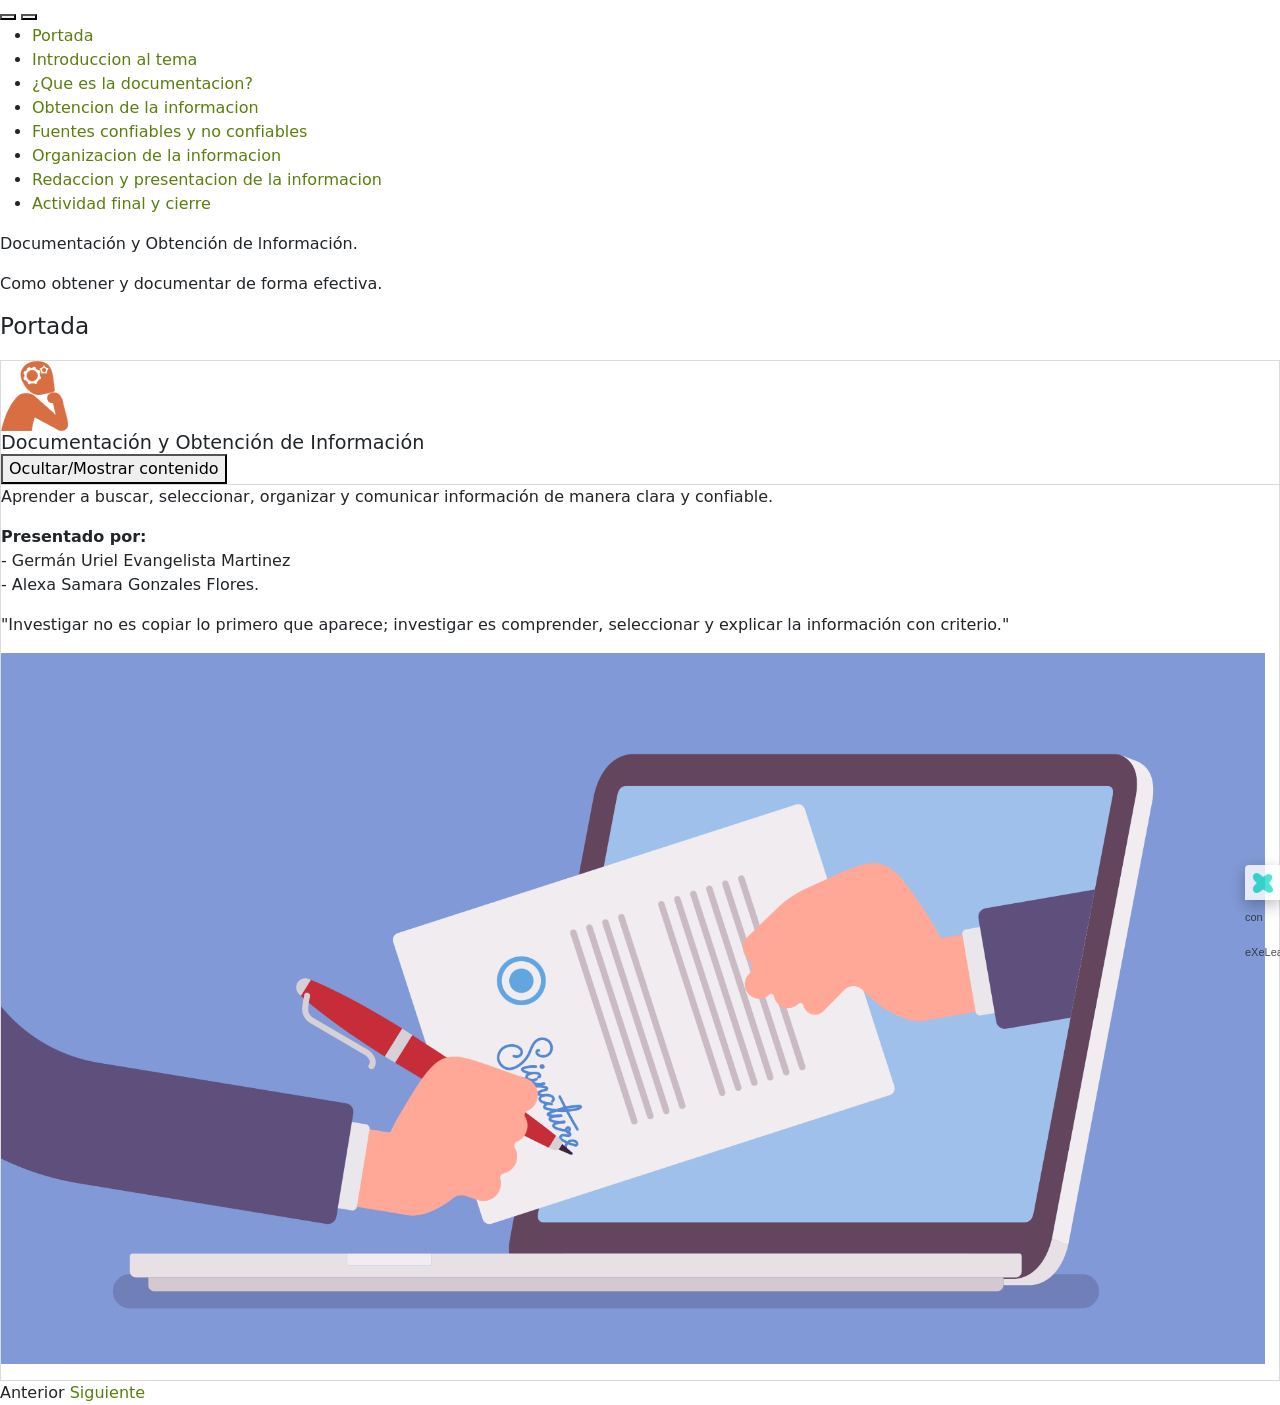
==== index.html @ b22959d7 "first commit" ====
<!DOCTYPE html>
<html lang="es" id="exe-index">
<head>
<meta charset="utf-8">
<meta name="generator" content="eXeLearning v4.0.0">
<meta name="viewport" content="width=device-width, initial-scale=1">
<title>Documentación y Obtención de lnformación. </title>
<link rel="icon" type="image/x-icon" href="libs/favicon.ico">
<meta name="description" content="Explicar la importancia de la documentación y la obtención de información, mostrando cómo identificar fuentes confiables, organizar datos relevantes y transformar la información encontrada en conocimiento útil.">
<script>document.querySelector("html").classList.add("js");</script><script src="libs/jquery/jquery.min.js"> </script><script src="libs/common_i18n.js"> </script><script src="libs/common.js"> </script><script src="libs/exe_export.js"> </script><script src="libs/bootstrap/bootstrap.bundle.min.js"> </script><link rel="stylesheet" href="libs/bootstrap/bootstrap.min.css">
<script src="idevices/text/text.js"></script><link rel="stylesheet" href="idevices/text/text.css">
<link rel="stylesheet" href="content/css/base.css"><script src="theme/style.js"> </script><link rel="stylesheet" href="theme/style.css">
</head>
<body class="exe-export exe-web-site">
<script>document.body.className+=" js"</script>
<div class="exe-content exe-export pre-js siteNav-hidden"><a href="#page-1780616347258-zq22gkp7b" id="skipNav">Skip to content</a> <nav id="siteNav">
<ul>
<li class="active"> <a href="index.html" class="active main-node no-ch">Portada</a>
</li>
<li> <a href="html/introduccion-al-tema.html" class="no-ch">Introduccion al tema</a>
</li>
<li> <a href="html/que-es-la-documentacion.html" class="no-ch">¿Que es la documentacion?</a>
</li>
<li> <a href="html/obtencion-de-la-informacion.html" class="no-ch">Obtencion de la informacion</a>
</li>
<li> <a href="html/fuentes-confiables-y-no-confiables.html" class="no-ch">Fuentes confiables y no confiables</a>
</li>
<li> <a href="html/organizacion-de-la-informacion.html" class="no-ch">Organizacion de la informacion</a>
</li>
<li> <a href="html/redaccion-y-presentacion-de-la-informacion.html" class="no-ch">Redaccion y presentacion de la informacion</a>
</li>
<li> <a href="html/actividad-final-y-cierre.html" class="no-ch">Actividad final y cierre</a>
</li>
</ul>
</nav><main id="page-1780616347258-zq22gkp7b" class="page"> 
<header class="main-header">
<div class="package-header"><p class="package-title">Documentación y Obtención de lnformación. </p>
<p class="package-subtitle">Como obtener y documentar de forma efectiva. </p></div>
<div class="page-header"><h1 class="page-title">Portada</h1></div>
</header><div id="page-content-page-1780616347258-zq22gkp7b" class="page-content">
<article id="block-1780616703748-6l6077iyu" class="box">
<header class="box-head">
<div class="box-icon exe-icon">
<img src="theme/icons/think.png" alt="">
</div>
<h1 class="box-title">Documentación y Obtención de Información</h1>
<button class="box-toggle box-toggle-on" title="Toggle content">
<span>Toggle content</span>
</button></header>
<div class="box-content">
<div id="idevice-1780616703747-2hlag5nor" class="idevice_node text" data-idevice-path="idevices/text/" data-idevice-type="text" data-idevice-component-type="json" data-idevice-json-data="{&quot;ideviceId&quot;:&quot;idevice-1780616703747-2hlag5nor&quot;}">
<div class="exe-text-template">
    <p>Aprender a buscar, seleccionar, organizar y comunicar información de manera clara y confiable.</p>
<p><strong>Presentado por:</strong><br />- Germán Uriel Evangelista Martinez <br />- Alexa Samara Gonzales Flores. </p>
<p>"Investigar no es copiar lo primero que aparece; investigar es comprender, seleccionar y explicar la información con criterio."</p>
</div>
</div><div id="idevice-1780616943599-ci14412fb" class="idevice_node text" data-idevice-path="idevices/text/" data-idevice-type="text" data-idevice-component-type="json" data-idevice-json-data="{&quot;ideviceId&quot;:&quot;idevice-1780616943599-ci14412fb&quot;}">
<div class="exe-text-template">
    <p><img src="content/resources/documentacion-electornica.png" width="1264" height="711" alt="" /></p>
</div>
</div>
</div>
</article>
</div></main><div class="nav-buttons">
<span class="nav-button nav-button-left" aria-hidden="true"><span>Anterior</span></span>
<a href="html/introduccion-al-tema.html" title="Siguiente" class="nav-button nav-button-right"><span>Siguiente</span></a>
</div>
<footer id="siteFooter"><div id="siteFooterContent"></div></footer>
</div>
<p id="made-with-eXe"> <a href="https://exelearning.net/" target="_blank" rel="noopener"> <span>Creado con eXeLearning <span>(nueva ventana)</span></span></a></p>
</body>
</html>
---- idevices/text/text.css ----
/* Text iDevice (export CSS) */
.exe-text-activity > div {
    display: flow-root;
}

.exe-text-activity div.inline {
    display: flex;
}

.exe-text-activity div.inline dt {
    margin: 0 0 0 auto;
}

.exe-text-activity div.inline dd {
    margin-left: 10px;
}

.idevice_node.text .iDevice_buttons.feedback-button {
    margin-bottom: 1em;
}
---- content/css/base.css ----
.exe-content{
  background: #fff;
}

.exe-content .page-title{
  font-size: 1.45em;
}

.exe-content .box{
  margin-top: 20px;
  border: 1px solid #dbdbdb;
}

.exe-content .box-head {
  border-bottom: 1px solid #dbdbdb;
}

.exe-export .no-header .box-head {
  border-bottom: 0;
}

.exe-content .box-head .box-title {
  margin: 0;
  font-size: 1.2em;
}

.exe-content a{
  color: #5a7f0c;
}

.exe-content a:hover,
.exe-content a:focus{
  color: #71a300;
}

.exe-content h2{
  font-size: 1.45em;
}
.exe-content h3{
  font-size: 1.35em;
}
.exe-content h4{
  font-size: 1.25em;
}
.exe-content h5{
  font-size: 1.15em;
}

.exe-content a {
    text-decoration: none
}

.exe-content a:hover,
.exe-content a:focus {
    text-decoration: underline
}

/* Underlined links */
.box-content a {
    text-decoration: underline;
}
.box-content a:hover {
    text-decoration: none;
}
.box-content a:focus {
    text-decoration: underline;
}

@media print {
    .external-iframe-src {
        display: block !important;
        margin: 2em 0;
        font-size: .95em;
        text-align: center
    }

    #made-with-eXe {
        display: none
    }
}

.external-iframe {
    border: 0
}

.pre-code {
    background: #112C4A;
    color: #E7ECF1;
    font-family: Monaco, Courier, monospace;
    border-radius: 9px;
    font-size: 12px;
    margin: 2em 1em;
    overflow: auto;
    padding: 20px
}

.exe-dl {
    margin-bottom: 2em;
    margin-left: 1.5em
}

.exe-dl dt {
    font-weight: bold
}

.exe-dl dd {
    margin: 1em 1.5em
}

.js .exe-dl dt {
    margin: 1.2em 0 0 0
}

.exe-dl dt a {
    text-decoration: underline
}

.exe-dl .icon {
    font-family: Arial, sans-serif;
    display: block;
    width: 20px;
    height: 20px;
    font-size: 16px;
    margin-right: 1em;
    line-height: 20px;
    text-align: center;
    float: left;
    border-radius: 2px;
    position: relative
}

@media all and (min-width: 1px) {
    .exe-dl dt a {
        align-items: center;
        display: flex;
        text-decoration: none
    }

    .exe-dl .icon {
        height: 18px;
        line-height: 18px;
        width: 18px;
        padding: 1px;
        font: 18px monospace;
        font-weight: bold;
        display: flex;
        justify-content: center;
        align-items: center
    }
}

.exe-dl-toggler {
    height: 20px;
    margin: 1.5em
}

.exe-dl-toggler a {
    margin-left: 0;
    font-weight: bold
}

.js .exe-dl dd {
    display: none;
    padding-left: 0;
    margin: 1em 1em 1em 37px
}

/* Math */
.exe-math {
    display: block;
    margin: 2em 0
}

.exe-math,
.MathJax_Display {
    text-align: left !important
}

.exe-math.position-center,
.position-center .MathJax_Display,
[style*="text-align: center"] .MathJax_Display {
    text-align: center !important
}

.exe-math.position-right,
.position-right .MathJax_Display,
[style*="text-align: right"] .MathJax_Display {
    text-align: right !important
}

.js .show-image .exe-math-code,
.js .show-code .exe-math-img {
    display: none
}

.exe-math-links {
    font-size: .85em
}

.exe-math-inline {
    display: inline;
    margin: 0 .1em !important
}

/* TinyMCE: Images and media */
.exe-figure {
    margin: 2em 0;
    max-width: 100%
}

.position-center {
    margin: 2em auto
}

.position-right {
    margin: 2em 0 2em auto
}

.float-left {
    float: left;
    margin: .5em 1.5em 1em 0
}

.float-right {
    float: right;
    margin: .5em 0 1em 2em
}

.figcaption {
    padding-top: .2em
}

.figcaption.header {
    padding-top: 0;
    padding-bottom: .2em
}

/* TinyMCE templates */
.exe-layout-2-cols,
.exe-layout-3-cols {
    width: 100%
}

.exe-col{
    box-sizing: content-box;
}

.exe-layout-2-cols .exe-col {
    float: left;
    width: 49%
}

.exe-layout-2-cols .exe-col-1 {
    padding-right: 1%
}

.exe-layout-2-cols .exe-col-2 {
    padding-left: 1%
}

.exe-layout-2-30-70 .exe-col {
    width: 69%
}

.exe-layout-2-30-70 .exe-col-1 {
    width: 29%
}

.exe-layout-2-70-30 .exe-col {
    width: 29%
}

.exe-layout-2-70-30 .exe-col-1 {
    width: 69%
}

.exe-layout-3-cols .exe-col {
    float: left;
    width: 32%
}

.exe-layout-3-cols .exe-col-1,
.exe-layout-3-cols .exe-col-2 {
    padding-right: 2%
}

pre.mermaid {
    margin: 1.5em 0;
    text-align: center;
    width: 100%;
    min-width: 200px;
}

/* Blocks */
.exe-block-warning {
    background: #FCF8E3;
    color: #796034;
    border: 1px solid #FAEBCC;
    padding: 0 1em;
    border-radius: 4px
}

p.exe-block-warning {
    padding: 1em
}

.exe-block-alert {
    background: #ffc;
    color: #855000;
    border: 1px solid #FFF099;
    padding: 0 1em;
    border-radius: 4px
}

p.exe-block-alert {
    padding: 1em
}

.exe-block-danger {
    background: #FEF0EF;
    color: #973C3B;
    border: 1px solid #F3DADD;
    padding: 0 1em;
    border-radius: 4px
}

p.exe-block-danger {
    padding: 1em
}

.exe-block-info {
    background: #E1F1F9;
    color: #2B627D;
    border: 1px solid #C9EDF4;
    padding: 0 1em;
    border-radius: 4px
}

p.exe-block-info {
    padding: 1em
}

.exe-block-success {
    background: #E5F3E0;
    color: #336634;
    border: 1px solid #DEEDD1;
    padding: 0 1em;
    border-radius: 4px
}

p.exe-block-success {
    padding: 1em
}

.exe-content .exe-block-warning a,
.exe-content .exe-block-warning a:hover,
.exe-content .exe-block-warning a:focus {
    color: #4F360A
}

.exe-content .exe-block-alert a,
.exe-content .exe-block-alert a:hover,
.exe-content .exe-block-alert a:focus {
    color: #5B2600
}

.exe-content .exe-block-danger a,
.exe-content .exe-block-danger a:hover,
.exe-content .exe-block-danger a:focus {
    color: #6D1211
}

.exe-content .exe-block-info a,
.exe-content .exe-block-info a:hover,
.exe-content .exe-block-info a:focus {
    color: #063853
}

.exe-content .exe-block-success a,
.exe-content .exe-block-success a:hover,
.exe-content .exe-block-success a:focus {
    color: #093C0A
}

div.exe-block-warning,
div.exe-block-alert,
div.exe-block-danger,
div.exe-block-info,
div.exe-block-success {
    margin: 1em 0
}

/* RTL support */
body [dir='rtl'] {
    text-align: start
}

/* Autoclear */
.exe-content .idevice_body,
.exe-clear {
    overflow: auto
}

/* JavaScript on/offf */
.js-hidden {
    display: none;
}

.exe-hidden,
.js-required,
.js .js-hidden,
.exe-mindmap-code {
    display: none
}

.js .js-required {
    display: block
}

.box-toggle {
    display: none;
}

.js .box-toggle {
    display: inline-block;
}

.sr-av,
.js .js-sr-av,
.exe-hidden-accessible,
.js .exe-tooltip-text {
    position: absolute;
    overflow: hidden;
    clip: rect(0 0 0 0);
    clip: rect(0, 0, 0, 0);
    height: 0
}

/* Tables */
.exe-table {
    margin: 2em auto;
    max-width: 100%;
    border: 1px solid #CCC;
    border-collapse: collapse;
    border-spacing: 0
}

.exe-table tr {
    background: #fff
}

.exe-table caption {
    padding: .5em 0;
    text-align: center;
    font-style: italic;
    caption-side: top;
}

.exe-table td,
.exe-table th {
    border: 1px solid #CCC;
    margin: 0;
    padding: 0.5em 1em
}

.exe-table thead {
    background: #ddd;
    color: #000;
    text-align: left
}

.exe-table tr:nth-child(2n-1) td,
.exe-table tbody tr:nth-child(2n-1) th {
    background: #F4F4F4
}

.exe-table tbody tr:nth-child(2n) th {
    background: #F4F4F4
}

.exe-table tbody tr:nth-child(2n-1) th {
    background: #E4E4E4
}

.exe-table thead+tbody tr:nth-child(2n) th {
    background: #fff
}

.exe-table thead+tbody tr:nth-child(2n-1) th {
    background: #F4F4F4
}

.exe-table-minimalist {
    margin: 2em auto;
    border-collapse: collapse
}

.exe-table-minimalist tr {
    background: #fff
}

.exe-table-minimalist thead th {
    color: #000;
    padding: .6em 1.5em .6em .8em;
    border-bottom: 2px solid #CCC;
    text-align: left
}

.exe-table-minimalist td,
.exe-table-minimalist tbody th {
    border-bottom: 1px solid #ccc;
    color: #555;
    padding: .5em 1.5em .5em .8em
}

.exe-table-minimalist tbody tr:hover td,
.exe-table-minimalist tbody tr:hover th {
    color: #222
}

.exe-table-minimalist tr:nth-child(2n-1) td,
.exe-table-minimalist tbody tr:nth-child(2n-1) th {
    background: #F9F9F9
}

.exe-table-minimalist caption {
    text-align: center;
    font-style: italic;
    border-bottom: 2px solid #CCC;
    padding: .6em 0
}

/* Responsive tables */
.exe-table-responsive {
    display: block;
    overflow-x: auto;
    border: none
}

.exe-table-responsive,
.exe-table-responsive th,
.exe-table-responsive tr,
.exe-table-responsive td {
    width: auto !important
}

/* Tooltips */
body .qtip {
    font-size: .85em;
    line-height: 1.5em
}

.qtip .exe-tooltip-text {
    position: relative;
    overflow: auto;
    clip: auto;
    height: auto
}

/* Structured lists */
ol.auto-numbered {
    counter-reset: item
}

.auto-numbered ol {
    counter-reset: item
}

.auto-numbered li {
    display: block
}

.auto-numbered li:before {
    content: counters(item, ".") ".- ";
    counter-increment: item
}

/* Blockquote + Cite */
.exe-quote-cite cite {
    display: block;
    text-align: right;
    margin-top: -.5em
}

/* File information */
.exe-link-data {
    font-size: .8em;
    margin: 0 .2em
}

.exe-link-data abbr {
    cursor: help
}

/* Quote With Authorship */
.styled-qc {
    font-family: Georgia, serif;
    font-style: italic;
    margin: 1.5em 2.5em;
    padding: 0.25em 3.5em;
    position: relative
}

.styled-qc:before {
    display: block;
    content: "\201C";
    font-size: 5em;
    position: absolute;
    left: 0;
    top: -20px
}

/* Responsive design */
iframe,
object,
embed {
    max-width: 100%
}

img,
video {
    max-width: 100%;
    height: auto
}

@media all and (max-width: 992px) {
    .exe-layout-3-cols .exe-col {
        float: none;
        width: 100%;
        padding: 0
    }

    .exe-layout-3-cols .exe-col .exe-figure {
        margin: 2em auto
    }
}

@media all and (max-width: 780px) {
    .styled-qc {
        margin: 1.5em .5em
    }

    .exe-layout-2-cols .exe-col {
        float: none;
        width: 100%;
        padding: 0
    }

    .exe-layout-2-cols .exe-col .exe-figure {
        margin: 2em auto
    }
}

/* Made with eXeLearning */
#made-with-eXe {
    margin: 0;
    position: fixed;
    bottom: 0;
    right: 0
}

#made-with-eXe a {
    text-decoration: none;
    box-shadow: rgba(0, 0, 0, 0.35) 0px 5px 15px;
    border-top-left-radius: 4px;
    color: #222;
    font-size: 11px;
    font-family: Arial, sans-serif;
    line-height: 35px;
    width: 35px;
    height: 35px;
    background: #fff url(../img/exe_powered_logo.png) no-repeat 3px 50%;
    display: block;
    background-size: auto 20px;
    text-decoration: none;
    transition: .5s;
    opacity: .8
}

#made-with-eXe span {
    padding-left: 35px;
    padding-right: 5px
}

#made-with-eXe span span {
    position: absolute;
    overflow: hidden;
    clip: rect(0 0 0 0);
    clip: rect(0, 0, 0, 0);
    height: 0
}

#made-with-eXe a:hover {
    width: auto;
    padding: 0 5px;
    background-position: 5px 50%;
    opacity: 1
}

/* Search bar */
#exe-client-search-reset {
    display: none;
}
#exe-client-search-reset.visible {
    display: inline;
}
.exe-client-search-result{
    padding:0;
    background-color: #FFF3A0;
    color: #1A1A1A;
}

/* Box toggler */
.exe-export article.minimized .box-content{
    display: none;
}

/* BOX no visible */
.exe-export article.novisible.box{
    display: none  !important;
}

/* iDevice no visible */
.exe-export article.box .idevice_node.novisible{
    display: none  !important;
}

/* Teacher mode */
html:not(.mode-teacher) .js .teacher-only {
    display: none !important;
}

/* ========================================
   Architecture v3.1 - Common Theme Overrides
   ========================================
   These rules support the new HTML structure and
   load BEFORE theme-specific styles.
   ======================================== */

/* Navigation: Hide nested sections by default, show active paths */
#siteNav .other-section {
    display: none;
}
#siteNav li.active > .other-section,
#siteNav li.current-page-parent > .other-section {
    display: block;
}

/* Site footer extra section */
#siteFooterExtra {
    margin-bottom: 2em;
    color: #555;
    font-size: 0.95em;
}

/* Skip navigation link */
#skipNav {
    position: fixed;
    top: -50px;
    left: 50%;
    transform: translateX(-50%);
    background-color: #000;
    color: #fff;
    text-align: center;
    font-weight: bold;
    font-size: 0.95em;
    text-decoration: underline;
    padding: 0.5em 1em;
    z-index: 1000;
    display: inline-block;
    box-shadow: 0 2px 5px rgba(0,0,0,0.3);
    outline: 3px solid #fff;
    outline-offset: -3px;
    transition: top 0.3s ease, opacity 0.3s ease;
}

#skipNav:focus {
    top: 5px;
}

/* Print styles for header elements */
@media print {
    body #header,
    body #emptyHeader,
    body #nodeDecoration {
        height: auto !important;
        min-height: 0;
        border: none;
        padding: 0;
    }
    body #headerContent {
        padding-top: 40px;
    }
}
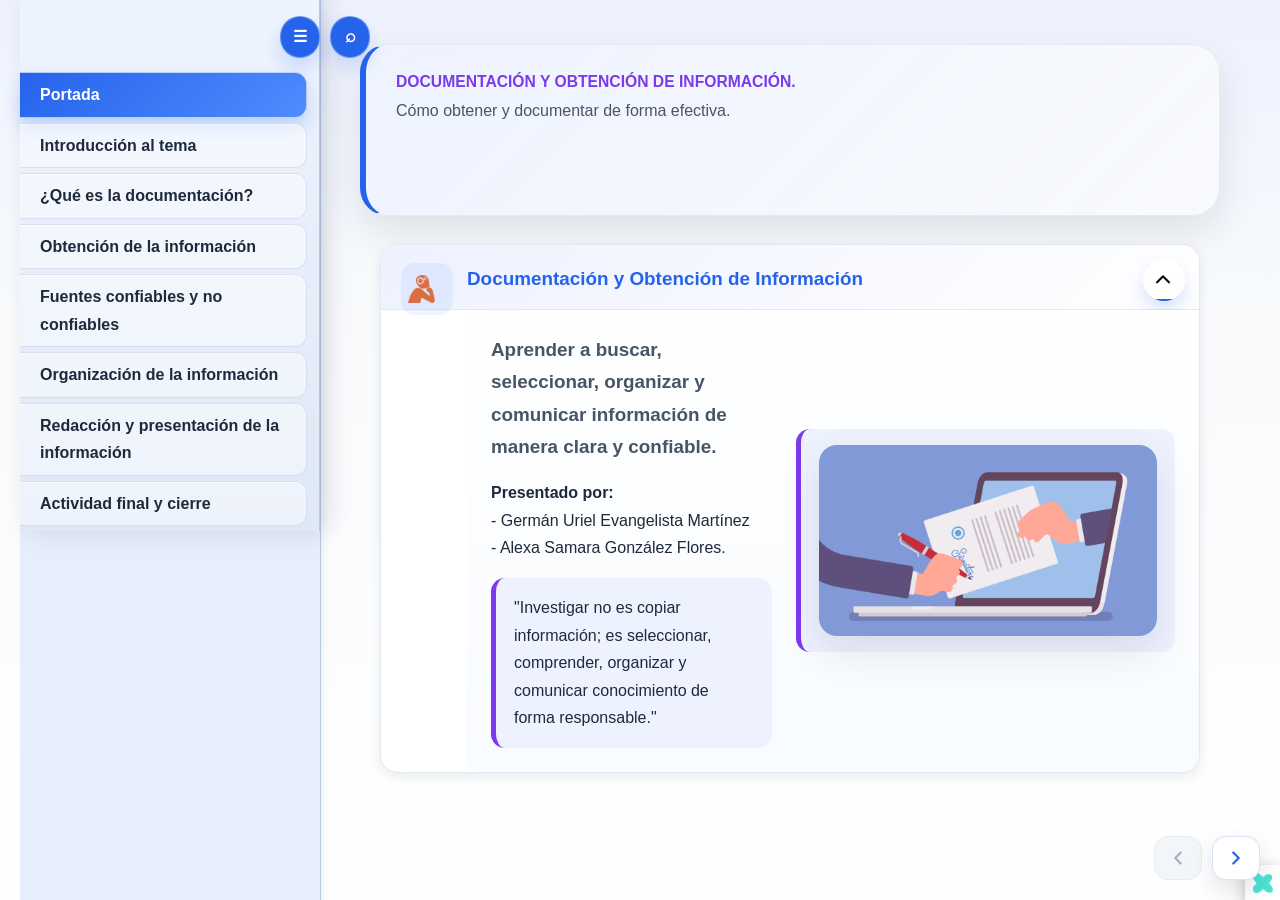
==== commit 8f1075ec: "modificaciones" ====
--- a/index.html
+++ b/index.html
@@ -4,7 +4,7 @@
 <meta charset="utf-8">
 <meta name="generator" content="eXeLearning v4.0.0">
 <meta name="viewport" content="width=device-width, initial-scale=1">
-<title>Documentación y Obtención de lnformación. </title>
+<title>Documentación y Obtención de Información. </title>
 <link rel="icon" type="image/x-icon" href="libs/favicon.ico">
 <meta name="description" content="Explicar la importancia de la documentación y la obtención de información, mostrando cómo identificar fuentes confiables, organizar datos relevantes y transformar la información encontrada en conocimiento útil.">
 <script>document.querySelector("html").classList.add("js");</script><script src="libs/jquery/jquery.min.js"> </script><script src="libs/common_i18n.js"> </script><script src="libs/common.js"> </script><script src="libs/exe_export.js"> </script><script src="libs/bootstrap/bootstrap.bundle.min.js"> </script><link rel="stylesheet" href="libs/bootstrap/bootstrap.min.css">
@@ -17,25 +17,25 @@
 <ul>
 <li class="active"> <a href="index.html" class="active main-node no-ch">Portada</a>
 </li>
-<li> <a href="html/introduccion-al-tema.html" class="no-ch">Introduccion al tema</a>
+<li> <a href="html/introduccion-al-tema.html" class="no-ch">Introducción al tema</a>
 </li>
-<li> <a href="html/que-es-la-documentacion.html" class="no-ch">¿Que es la documentacion?</a>
+<li> <a href="html/que-es-la-documentacion.html" class="no-ch">¿Qué es la documentación?</a>
 </li>
-<li> <a href="html/obtencion-de-la-informacion.html" class="no-ch">Obtencion de la informacion</a>
+<li> <a href="html/obtencion-de-la-informacion.html" class="no-ch">Obtención de la información</a>
 </li>
 <li> <a href="html/fuentes-confiables-y-no-confiables.html" class="no-ch">Fuentes confiables y no confiables</a>
 </li>
-<li> <a href="html/organizacion-de-la-informacion.html" class="no-ch">Organizacion de la informacion</a>
+<li> <a href="html/organizacion-de-la-informacion.html" class="no-ch">Organización de la información</a>
 </li>
-<li> <a href="html/redaccion-y-presentacion-de-la-informacion.html" class="no-ch">Redaccion y presentacion de la informacion</a>
+<li> <a href="html/redaccion-y-presentacion-de-la-informacion.html" class="no-ch">Redacción y presentación de la información</a>
 </li>
 <li> <a href="html/actividad-final-y-cierre.html" class="no-ch">Actividad final y cierre</a>
 </li>
 </ul>
 </nav><main id="page-1780616347258-zq22gkp7b" class="page"> 
 <header class="main-header">
-<div class="package-header"><p class="package-title">Documentación y Obtención de lnformación. </p>
-<p class="package-subtitle">Como obtener y documentar de forma efectiva. </p></div>
+<div class="package-header"><p class="package-title">Documentación y Obtención de Información. </p>
+<p class="package-subtitle">Cómo obtener y documentar de forma efectiva. </p></div>
 <div class="page-header"><h1 class="page-title">Portada</h1></div>
 </header><div id="page-content-page-1780616347258-zq22gkp7b" class="page-content">
 <article id="block-1780616703748-6l6077iyu" class="box">
@@ -51,12 +51,12 @@
 <div id="idevice-1780616703747-2hlag5nor" class="idevice_node text" data-idevice-path="idevices/text/" data-idevice-type="text" data-idevice-component-type="json" data-idevice-json-data="{&quot;ideviceId&quot;:&quot;idevice-1780616703747-2hlag5nor&quot;}">
 <div class="exe-text-template">
     <p>Aprender a buscar, seleccionar, organizar y comunicar información de manera clara y confiable.</p>
-<p><strong>Presentado por:</strong><br />- Germán Uriel Evangelista Martinez <br />- Alexa Samara Gonzales Flores. </p>
-<p>"Investigar no es copiar lo primero que aparece; investigar es comprender, seleccionar y explicar la información con criterio."</p>
+<p><strong>Presentado por:</strong><br />- Germán Uriel Evangelista Martínez<br />- Alexa Samara González Flores.</p>
+<p>"Investigar no es copiar información; es seleccionar, comprender, organizar y comunicar conocimiento de forma responsable."</p>
 </div>
 </div><div id="idevice-1780616943599-ci14412fb" class="idevice_node text" data-idevice-path="idevices/text/" data-idevice-type="text" data-idevice-component-type="json" data-idevice-json-data="{&quot;ideviceId&quot;:&quot;idevice-1780616943599-ci14412fb&quot;}">
 <div class="exe-text-template">
-    <p><img src="content/resources/documentacion-electornica.png" width="1264" height="711" alt="" /></p>
+    <p><img src="content/resources/documentacion-electornica.png" width="1264" height="711" alt="Ilustración de documentación digital y obtención de información" /></p>
 </div>
 </div>
 </div>
@@ -69,4 +69,4 @@
 </div>
 <p id="made-with-eXe"> <a href="https://exelearning.net/" target="_blank" rel="noopener"> <span>Creado con eXeLearning <span>(nueva ventana)</span></span></a></p>
 </body>
-</html>+</html>
--- a/theme/style.css
+++ b/theme/style.css
@@ -0,0 +1,1883 @@
+/* Default style (to review) */
+
+body.exe-export {
+    padding: 1em 0;
+}
+
+body.exe-web-site {
+    padding: 0;
+}
+
+.exe-content a {
+    color: #d76b4a;
+}
+
+.exe-content a:hover,
+.exe-content a:focus {
+    color: #993d28;
+}
+
+#node-content-container.exe-content #node-content {
+    padding-top: 20px;
+    padding-bottom: 20px;
+    max-width: 1280px;
+    margin: 0 auto;
+    display: block;
+}
+
+.exe-content {
+    color: #333;
+    background-color: #fff;
+}
+
+.js .exe-export .exe-content {
+    min-height: 100vh;
+}
+
+/* iframe */
+.js .in-iframe .exe-content {
+    min-height: 0;
+}
+
+.exe-content .package-title {
+    font-size: 1.25rem;
+    font-weight: 300;
+    margin-bottom: .4em;
+    line-height: 1.2em;
+}
+
+.exe-content .page-title {
+    color: #078e8e;
+    font-size: 1.7rem;
+    text-align: left;
+}
+
+.exe-single-page .package-header .package-title {
+    color: #333;
+    font-size: 1.25rem;
+    font-weight: 300;
+    text-align: left;
+    margin-bottom: 2em;
+}
+
+.exe-single-page .package-node {
+    margin-bottom: 3.5em;
+}
+
+.exe-single-page .package-subtitle {
+    top: -2.1em;
+}
+
+.exe-single-page main.page>section {
+    min-height: 4em;
+}
+
+.exe-content .box {
+    margin: 20px 0;
+    border: none;
+    background-color: #fff;
+}
+
+.exe-web-site .exe-content .box {
+    margin: 40px 0;
+}
+
+.exe-content .box-head {
+    border-bottom: 0;
+}
+
+#node-content-container .box-content {
+    background: #FCFCFC;
+    border: 1px solid #ECECEC;
+    padding: 10px;
+    border-radius: 8px;
+}
+
+article.box.idevice-element-in-content[mode="export"] .idevice_node {
+    background: none;
+}
+
+#node-content-container.exe-content .box.hidden-idevices {
+    border-style: solid;
+}
+
+.exe-content .box header {
+    min-height: 60px;
+}
+
+.exe-content .box-title {
+    color: #054d4d;
+    font-size: 1.5rem;
+}
+
+.exe-content .box-head .exe-icon {
+    float: left;
+}
+
+.exe-web-site .page-content,
+#exe-client-search,
+.exe-web-site main>header,
+.exe-web-site #siteFooterContent,
+.exe-export .exe-content {
+    max-width: 1280px;
+    padding: 0 20px;
+    margin: 0 auto;
+}
+
+.exe-web-site .exe-content {
+    max-width: none;
+    padding: 0;
+}
+
+.exe-export main {
+    padding-top: 1.5em;
+}
+
+.exe-web-site main {
+    padding-top: 4.5em;
+}
+
+/* siteNav */
+#siteNav {
+    float: left;
+    background: #f6f6f6;
+    width: 300px;
+    padding-top: 66px;
+    padding-left: 8px;
+}
+
+.exe-web-site .exe-content {
+    box-shadow:
+        inset 300px 0 0 0 #f6f6f6,
+        inset 301px 0 0 0 #f0f0f0;
+}
+
+/* False left column in iframe */
+html.js .in-iframe.exe-web-site::after {
+    content: "";
+    position: absolute;
+    top: 0;
+    left: 0;
+    width: 301px;
+    /* fake column width */
+    height: 100%;
+    background: #f6f6f6;
+    /* simulate border-right */
+    box-shadow: inset -1px 0 0 0 #f0f0f0;
+    pointer-events: none;
+    z-index: -1;
+}
+
+/* No false left column when the menu is hidden */
+body.siteNav-off::after {
+    display: none;
+}
+
+#siteFooter {
+    margin-bottom: 2em;
+    color: #555;
+    font-size: 0.95em;
+}
+
+#siteNav .other-section {
+    display: none;
+}
+
+#sidebar-nav.fixed {
+    position: fixed;
+}
+
+body.siteNav-off #siteNav {
+    display: none;
+}
+
+body.siteNav-off .exe-content {
+    box-shadow: none;
+}
+
+.exe-web-site main.page {
+    padding-top: 4.5em;
+    padding-left: 320px;
+    padding-right: 20px;
+}
+
+.exe-web-site #siteFooter {
+    padding: 20px 20px 20px 320px;
+}
+
+body.siteNav-off main.page,
+body.siteNav-off #siteFooter {
+    padding-left: 20px;
+}
+
+#siteNav ul {
+    margin: 0;
+    padding: 0;
+    list-style: none;
+}
+
+#siteNav ul ul {
+    margin-top: 5px;
+}
+
+#siteNav li {
+    margin: 0 0 5px 0;
+    padding: 0;
+    list-style: none;
+}
+
+#siteNav a {
+    color: #000;
+    display: block;
+    padding: 8px 15px;
+    border-radius: 8px;
+    max-width: 280px;
+    transition: background-color 0.5s ease;
+}
+
+#siteNav a.active {
+    background: #fff;
+    color: #d76b4a;
+}
+
+#siteNav a.highlighted-link {
+    color: #d76b4a;
+    background: #ededed;
+}
+
+#siteNav a.highlighted-link:hover,
+#siteNav a.highlighted-link:focus {
+    background: #fff;
+}
+
+#siteNav a:hover {
+    background: #f2f2f2;
+    text-decoration: none;
+}
+
+#siteNav ul ul a {
+    padding-left: 35px;
+    font-size: 0.95em;
+}
+
+#siteNav ul ul ul a {
+    padding-left: 55px;
+    font-size: 0.9em;
+}
+
+#siteNav ul ul ul ul a {
+    padding-left: 75px;
+}
+
+/* pagination */
+.nav-buttons .nav-button,
+button.toggler {
+    position: fixed;
+    top: 10px;
+    left: 15px;
+    display: block;
+    width: 40px;
+    height: 40px;
+    background: #078e8e url(img/icons.png) no-repeat 0 0;
+    background-size: auto 40px;
+    border-radius: 50%;
+    z-index: 999;
+    border: 0;
+    transition: background-color 0.5s ease;
+}
+
+.nav-buttons span.nav-button {
+    cursor: not-allowed;
+    background-color: #b7b7b7;
+}
+
+.nav-buttons .nav-button-left {
+    background-position: -80px 0;
+}
+
+.nav-buttons .nav-button-right {
+    background-position: -120px 0;
+}
+
+button#searchBarTogger {
+    background-position: -40px 0;
+    display: none;
+}
+
+.exe-search-on #searchBarTogger {
+    display: inline;
+}
+
+button#siteNavToggler {
+    left: 280px;
+}
+
+button#searchBarTogger {
+    left: 330px;
+}
+
+body.siteNav-off button#siteNavToggler {
+    left: 65px;
+}
+
+body.siteNav-off button#searchBarTogger {
+    left: 115px;
+}
+
+.nav-buttons a:hover,
+.nav-buttons a:focus,
+button.toggler:hover,
+button.toggler:focus {
+    background-color: #066d6d;
+    border-color: #066d6d;
+}
+
+.nav-buttons .nav-button span,
+.box-toggle span,
+#exe-client-search-reset span,
+#packageLicense .license-label {
+    position: absolute;
+    clip: rect(1px 1px 1px 1px);
+    /* IE6, IE7 */
+    clip: rect(1px, 1px, 1px, 1px);
+}
+
+.package-subtitle {
+    font-size: .95em;
+    color: #666;
+    position: relative;
+    top: -.15em;
+}
+
+.nav-buttons .nav-button-right {
+    left: auto;
+    right: 15px;
+}
+
+/* Box toggler */
+.exe-export .box {
+    position: relative;
+}
+
+.exe-export .box-toggle {
+    width: 40px;
+    height: 40px;
+    background: url(img/icons.png) no-repeat -200px 0;
+    background-size: auto 40px;
+    border-radius: 50%;
+    border: 0;
+    position: absolute;
+    top: 0;
+    right: 0;
+    opacity: 0.6;
+}
+
+.exe-export .box-head:hover .box-toggle,
+.exe-export .box-toggle:focus {
+    opacity: 1;
+}
+
+.exe-export .no-header .box-toggle {
+    top: -10px;
+}
+
+.exe-export .minimized .box-toggle {
+    background-position: -160px 0;
+}
+
+#node-content-container.exe-content .box-head .exe-icon {
+    width: 60px;
+    height: 60px;
+    font-size: 40px;
+}
+
+#node-content-container.exe-content .box-head .exe-icon img {
+    height: 40px;
+}
+
+.exe-export .box-icon img {
+    display: block;
+    float: left;
+    margin-right: 10px;
+}
+
+.exe-export .box-icon img {
+    width: 40px;
+    height: auto;
+}
+
+.exe-export .box-title {
+    padding-top: 5px;
+}
+
+.exe-export .box.minimized .box-head {
+    border-bottom: 1px solid #ddd;
+}
+
+.exe-export .box.no-header.minimized .box-head {
+    border-color: #fff;
+}
+
+.exe-export .box .box-content {
+    background: #f9f9f9;
+    border: 1px solid #ddd;
+    padding: 20px;
+    border-radius: 8px;
+    overflow: auto;
+}
+
+.exe-export .box.no-header .box-content {
+    background: none;
+    border: none;
+    padding: 20px 0;
+}
+
+/* Search bar */
+#exe-client-search {
+    display: none;
+    margin-bottom: 30px;
+}
+
+#exe-client-search-text {
+    max-width: 80%;
+    max-width: calc(100% - 90px);
+    display: inline;
+}
+
+#exe-client-search-submit {
+    text-indent: -999em;
+    background: #078e8e url(img/icons.png) no-repeat -41px -1px;
+    background-size: auto 40px;
+    width: 38px;
+    height: 38px;
+    border: none;
+    border-radius: 4px;
+}
+
+#exe-client-search-reset.visible {
+    background: url(img/icons.png) no-repeat -242px -1px;
+    background-size: auto 40px;
+    width: 38px;
+    height: 38px;
+    display: inline-block;
+    vertical-align: middle;
+    position: relative;
+    top: -3px;
+    left: -5px;
+    opacity: 0.6;
+    border-radius: 4px;
+}
+
+#exe-client-search-reset:hover,
+#exe-client-search-reset:focus {
+    opacity: 1;
+}
+
+#exe-client-search-submit:hover,
+#exe-client-search-submit:focus {
+    background-color: #066d6d;
+}
+
+#exe-client-search-results-list ul,
+#exe-client-search-results-list li {
+    margin: 2em 0;
+    padding: 0;
+    list-style: none;
+}
+
+#exe-client-search-results-list li {
+    margin: 0 0 1em 0;
+}
+
+#exe-client-search-results-list p {
+    margin-top: 2em;
+}
+
+/* Licenses */
+#packageLicense {
+    text-align: left;
+    font-size: 0.9em;
+    color: #555;
+    line-height: 1em;
+    margin: 2.5em 0 2em 0;
+    border: 1px solid transparent;
+    border-radius: 2px;
+}
+
+#packageLicense p {
+    margin: 0;
+}
+
+#packageLicense a {
+    color: #666;
+    text-transform: capitalize;
+    display: inline-block;
+    white-space: nowrap;
+    text-overflow: ellipsis;
+    max-width: 100%;
+    overflow: hidden;
+    line-height: 15px;
+}
+
+#packageLicense a:hover,
+#packageLicense a:focus {
+    text-decoration: none;
+    color: #d76b4a;
+}
+
+#packageLicense.propietary {
+    position: absolute;
+    overflow: hidden;
+    clip: rect(0, 0, 0, 0);
+    height: 0;
+}
+
+#packageLicense.cc {
+    padding: 0 20px 0 90px;
+    background: url(img/licenses.gif) no-repeat 0 0;
+}
+
+#packageLicense.cc-by-sa {
+    background-position: 0 -100px;
+}
+
+#packageLicense.cc-by-nd {
+    background-position: 0 -200px;
+}
+
+#packageLicense.cc-by-nc {
+    background-position: 0 -300px;
+}
+
+#packageLicense.cc-by-nc-sa {
+    background-position: 0 -400px;
+}
+
+#packageLicense.cc-by-nc-nd {
+    background-position: 0 -500px;
+}
+
+#packageLicense.cc-0 {
+    background-position: 0 -600px;
+}
+
+/* iDevice buttons */
+.exe-content .iDevice_buttons input,
+.exe-content .iDevice_buttons button {
+    background: #fff;
+    color: #555;
+    border: 1px solid #ccc;
+    padding: 4px 10px;
+    border-radius: 4px;
+    transition: 0.5s ease;
+}
+
+.exe-content .iDevice_buttons input:hover,
+.exe-content .iDevice_buttons input:focus,
+.exe-content .iDevice_buttons button:hover,
+.exe-content .iDevice_buttons button:focus {
+    box-shadow: 2px 2px 4px #dbdbdb;
+    color: #000;
+    border-color: #bbb;
+}
+
+/* Page counter */
+.page-counter {
+    display: inline;
+    float: right;
+    margin: 0 0 0.5em 20px;
+    font-size: 0.9em;
+    color: #777;
+    font-weight: 300;
+}
+
+.page-counter .page-counter-sep {
+    margin: 0 0.1em;
+}
+
+.exe-web-site .page-counter {
+    position: fixed;
+    top: 18px;
+    right: 70px;
+    margin: 0;
+    font-size: 0.9em;
+    color: #777;
+    padding: 0 8px;
+    border-radius: 4px;
+    text-align: left;
+}
+
+/* Teacher mode */
+#teacher-mode-toggler-wrapper {
+    float: right;
+    margin: 0 0 0 1em;
+}
+
+#teacher-mode-toggler.form-check-input:checked {
+    background-color: #078e8e;
+    border-color: #078e8e;
+    font-size: 0.9em;
+    margin-right: 0.6em;
+}
+
+label[for="teacher-mode-toggler"] {
+    font-size: 0.9em;
+    color: #777;
+    position: relative;
+    top: -0.2em;
+}
+
+/* Bootstrap buttons */
+.exe-content .btn-primary {
+    background-color: #066d6d;
+    border-color: #066d6d;
+}
+
+.exe-content .btn-primary:hover,
+.exe-content .btn-primary:focus {
+    background-color: #078e8e;
+    border-color: #078e8e;
+}
+
+/* Responsive design */
+@media (max-width: 767.98px) {
+    #siteNav {
+        width: 251px;
+    }
+
+    .exe-web-site .exe-content {
+        box-shadow:
+            inset 251px 0 0 0 #f6f6f6,
+            inset 252px 0 0 0 #f0f0f0;
+    }
+
+    /* False left column in iframe */
+    html.js .in-iframe.exe-web-site::after {
+        width: 252px;
+        /* fake column width */
+    }
+
+    #siteNav a {
+        max-width: 235px;
+    }
+
+    button#siteNavToggler {
+        left: 232px;
+    }
+
+    button#searchBarTogger {
+        left: 282px;
+    }
+
+    .exe-web-site main.page,
+    .exe-web-site #siteFooter {
+        padding-left: 270px;
+    }
+}
+
+@media (max-width: 575.98px) {
+    #siteNav {
+        width: 100%;
+        float: none;
+        padding: 68px 10px 20px 10px;
+        min-height: 0 !important;
+        height: auto !important;
+    }
+
+    /* No false left column */
+    .exe-web-site .exe-content {
+        box-shadow: none;
+    }
+
+    body.exe-web-site::after {
+        display: none;
+    }
+
+    body.exe-web-site main.page {
+        padding-top: 2.5em;
+        padding-left: 0;
+    }
+
+    body.exe-web-site #siteFooter {
+        padding-left: 0;
+    }
+
+    .exe-web-site.siteNav-off main.page {
+        padding-top: 5.5em;
+    }
+
+    .nav-buttons .nav-button,
+    button.toggler {
+        position: absolute;
+    }
+
+    #siteNav a {
+        max-width: 100%;
+    }
+
+    #sidebar-nav.fixed {
+        position: relative;
+    }
+
+    button#siteNavToggler {
+        left: 65px;
+    }
+
+    button#searchBarTogger {
+        left: 115px;
+    }
+
+    .exe-web-site .page-counter {
+        background: none;
+        position: absolute;
+    }
+
+    .exe-web-site .page-counter .page-counter-label {
+        position: absolute;
+        clip: rect(1px 1px 1px 1px);
+        /* IE6, IE7 */
+        clip: rect(1px, 1px, 1px, 1px);
+    }
+}
+
+@media print {
+
+    /* Node in new page: section.package-node{page-break-after:always} */
+    html body.exe-export {
+        background: #fff;
+    }
+
+    .exe-content {
+        color: #000;
+        padding: 0;
+    }
+
+    @page {
+        margin: 1.5cm;
+    }
+
+    /* Uncomment this to print URL after links:
+    a{font-weight:bolder;text-decoration:none!important}
+    a[href^=http]:after{content:" <" attr(href) "> "}
+    */
+    #packageLicense.cc {
+        background: none;
+        padding-left: 0;
+    }
+
+    .exe-export .box-toggle {
+        display: none;
+    }
+
+    /* Website */
+    .exe-web-site #siteNav,
+    .exe-web-site .nav-buttons,
+    .exe-web-site button.toggler {
+        display: none;
+    }
+
+    .exe-web-site #siteFooter,
+    .exe-web-site main.page {
+        padding-left: 0;
+        padding-right: 0;
+    }
+
+    .exe-web-site main.page {
+        padding-top: 1em;
+    }
+}
+
+/* Academic presentation refresh for the documentation project */
+:root {
+    --doc-blue: #2563eb;
+    --doc-blue-deep: #1d4ed8;
+    --doc-indigo: #7c3aed;
+    --doc-green: #16a34a;
+    --doc-amber: #facc15;
+    --doc-red: #dc2626;
+    --doc-bg: #f8fafc;
+    --doc-surface: #ffffff;
+    --doc-surface-alt: #eef2ff;
+    --doc-surface-soft: #f0fdf4;
+    --doc-border: #e2e8f0;
+    --doc-text: #1e293b;
+    --doc-text-2: #475569;
+    --doc-text-3: #64748b;
+    --doc-shadow: 0 16px 40px rgba(15, 23, 42, 0.10);
+    --doc-shadow-soft: 0 4px 12px rgba(15, 23, 42, 0.08);
+    --doc-radius: 16px;
+    --doc-radius-sm: 12px;
+}
+
+html,
+body.exe-export,
+body.exe-web-site {
+    background:
+        radial-gradient(circle at top left, rgba(124, 58, 237, 0.10), transparent 30%),
+        radial-gradient(circle at top right, rgba(37, 99, 235, 0.10), transparent 30%),
+        linear-gradient(180deg, #ffffff 0%, var(--doc-bg) 38%, #eef4ff 100%);
+    color: var(--doc-text);
+    font-family: "Nunito", "Segoe UI", "Aptos", "Helvetica Neue", Arial, sans-serif;
+    line-height: 1.7;
+    scroll-behavior: smooth;
+}
+
+body.exe-export,
+body.exe-web-site {
+    padding-top: 0;
+}
+
+.exe-content {
+    color: var(--doc-text);
+    background: transparent;
+    font-size: 1.02rem;
+}
+
+.exe-content,
+.exe-content p,
+.exe-content li,
+.exe-content td,
+.exe-content th,
+.exe-content input,
+.exe-content button,
+.exe-content select,
+.exe-content textarea {
+    font-family: inherit;
+}
+
+.exe-content h1,
+.exe-content h2,
+.exe-content h3,
+.exe-content h4,
+.exe-content h5,
+.exe-content h6,
+.exe-content .page-title,
+.exe-content .box-title,
+.exe-content .package-title {
+    color: var(--doc-text);
+    font-family: "Montserrat", "Poppins", "Segoe UI Semibold", "Segoe UI", sans-serif;
+    letter-spacing: -0.02em;
+}
+
+.exe-content .package-header {
+    margin-bottom: 0.75rem;
+}
+
+.exe-content .package-title {
+    color: var(--doc-indigo);
+    font-size: 0.98rem;
+    font-weight: 700;
+    text-transform: uppercase;
+    letter-spacing: 0.10em;
+    margin-bottom: 0.35rem;
+}
+
+.exe-content .package-subtitle {
+    color: var(--doc-text-2);
+    font-size: 1rem;
+    top: 0;
+}
+
+.exe-content .page-title {
+    color: var(--doc-blue);
+    font-size: clamp(2rem, 4vw, 3.2rem);
+    font-weight: 800;
+    line-height: 1.05;
+    margin: 0;
+}
+
+.exe-content main.page>header.main-header {
+    background: linear-gradient(135deg, rgba(238, 242, 255, 0.92), rgba(248, 250, 252, 0.96));
+    border: 1px solid rgba(226, 232, 240, 0.85);
+    border-radius: 28px;
+    box-shadow: var(--doc-shadow);
+    padding: 28px 30px;
+    margin-bottom: 28px;
+    position: relative;
+    overflow: hidden;
+}
+
+.exe-content main.page>header.main-header::after {
+    content: "";
+    position: absolute;
+    inset: auto -40px -40px auto;
+    width: 180px;
+    height: 180px;
+    background: radial-gradient(circle, rgba(37, 99, 235, 0.12), transparent 68%);
+    pointer-events: none;
+}
+
+.exe-content main.page>header.main-header .page-header {
+    margin-top: 0.5rem;
+}
+
+.exe-web-site .page-content,
+#exe-client-search,
+.exe-web-site main>header,
+.exe-web-site #siteFooterContent,
+.exe-export .exe-content {
+    max-width: 1240px;
+}
+
+.exe-web-site main.page {
+    padding-top: 2.75rem;
+    padding-left: 320px;
+    padding-right: 24px;
+}
+
+.exe-web-site #siteFooter {
+    padding: 0 24px 24px 320px;
+}
+
+body.siteNav-off main.page,
+body.siteNav-off #siteFooter {
+    padding-left: 24px;
+}
+
+#siteNav {
+    background: linear-gradient(180deg, #f8fbff 0%, #eef4ff 100%);
+    border-right: 1px solid rgba(226, 232, 240, 0.9);
+    box-shadow: inset -1px 0 0 rgba(255, 255, 255, 0.5);
+    padding-top: 72px;
+}
+
+#siteNav a {
+    color: var(--doc-text);
+    font-weight: 600;
+    border: 1px solid transparent;
+    max-width: 280px;
+    background: rgba(255, 255, 255, 0.32);
+    box-shadow: 0 1px 0 rgba(255, 255, 255, 0.45) inset;
+    transition: transform 0.18s ease, box-shadow 0.18s ease, background-color 0.18s ease, color 0.18s ease;
+}
+
+#siteNav a:hover,
+#siteNav a:focus {
+    background: rgba(255, 255, 255, 0.78);
+    color: var(--doc-blue);
+    transform: translateX(2px);
+    text-decoration: none;
+}
+
+#siteNav a.active {
+    background: linear-gradient(135deg, var(--doc-blue), #4f8cff);
+    color: #fff;
+    box-shadow: 0 10px 18px rgba(37, 99, 235, 0.22);
+}
+
+#siteNav a.highlighted-link {
+    color: var(--doc-indigo);
+    background: #f5f3ff;
+}
+
+.exe-content .box {
+    margin: 28px 0;
+    border: 1px solid var(--doc-border);
+    background: var(--doc-surface);
+    border-radius: 18px;
+    box-shadow: var(--doc-shadow-soft);
+    overflow: hidden;
+}
+
+.exe-web-site .exe-content .box {
+    margin: 28px 0;
+}
+
+.exe-content .box-head {
+    min-height: 64px;
+    border-bottom: 1px solid rgba(226, 232, 240, 0.9);
+    background: linear-gradient(180deg, rgba(248, 250, 252, 0.98), rgba(255, 255, 255, 0.98));
+    padding: 18px 20px;
+}
+
+.exe-content .box-head .box-title {
+    color: var(--doc-text);
+    font-size: 1.18rem;
+    font-weight: 800;
+    margin: 0;
+    padding-right: 56px;
+}
+
+.exe-content .box-head .exe-icon {
+    width: 52px;
+    height: 52px;
+    border-radius: 14px;
+    background: rgba(37, 99, 235, 0.08);
+    display: grid;
+    place-items: center;
+    margin-right: 14px;
+}
+
+.exe-content .box-head .exe-icon img {
+    width: 28px;
+    height: 28px;
+}
+
+.exe-export .box-toggle {
+    width: 42px;
+    height: 42px;
+    top: 14px;
+    right: 14px;
+    border-radius: 50%;
+    opacity: 1;
+    background-color: var(--doc-blue);
+    box-shadow: 0 10px 18px rgba(37, 99, 235, 0.18);
+}
+
+.exe-export .box-toggle:hover,
+.exe-export .box-toggle:focus {
+    background-color: var(--doc-blue-deep);
+}
+
+.exe-export .minimized .box-toggle {
+    background-color: var(--doc-indigo);
+}
+
+.exe-export .box .box-content {
+    background: linear-gradient(180deg, #ffffff 0%, #fbfdff 100%);
+    border: none;
+    padding: 24px;
+    overflow: visible;
+}
+
+.exe-content .box-content>.idevice_node,
+.exe-content .box-content>.exe-text-template,
+.exe-content .box-content>.exe-form-container,
+.exe-content .box-content>.exe-casestudy-container {
+    max-width: 100%;
+}
+
+.exe-content p {
+    color: var(--doc-text);
+    margin-bottom: 1rem;
+}
+
+.exe-content strong,
+.exe-content b {
+    color: var(--doc-text);
+}
+
+.exe-content a {
+    color: var(--doc-blue);
+    text-decoration-thickness: 0.09em;
+    text-underline-offset: 0.14em;
+}
+
+.exe-content a:hover,
+.exe-content a:focus {
+    color: var(--doc-blue-deep);
+}
+
+.exe-content .box-content a {
+    text-decoration: underline;
+}
+
+.exe-content ul,
+.exe-content ol {
+    padding-left: 1.4rem;
+    margin-bottom: 1.1rem;
+}
+
+.exe-content li {
+    margin-bottom: 0.45rem;
+}
+
+.exe-content hr {
+    border-color: var(--doc-border);
+    opacity: 1;
+}
+
+.exe-content img,
+.exe-content video,
+.exe-content iframe,
+.exe-content canvas,
+.exe-content svg {
+    max-width: 100%;
+}
+
+.exe-content img {
+    height: auto;
+}
+
+.exe-content .box-content img {
+    border-radius: 14px;
+    box-shadow: var(--doc-shadow-soft);
+}
+
+.exe-content .box-content table {
+    width: 100% !important;
+    max-width: 100%;
+    height: auto !important;
+    border-collapse: separate;
+    border-spacing: 0;
+    overflow: hidden;
+    border: 1px solid var(--doc-border);
+    border-radius: 16px;
+    background: var(--doc-surface);
+    box-shadow: var(--doc-shadow-soft);
+}
+
+.exe-content .box-content table td,
+.exe-content .box-content table th {
+    border: 0;
+    border-bottom: 1px solid var(--doc-border);
+    border-right: 1px solid var(--doc-border);
+    padding: 16px 18px;
+    vertical-align: top;
+    text-align: left;
+}
+
+.exe-content .box-content table tr:last-child td,
+.exe-content .box-content table tr:last-child th {
+    border-bottom: 0;
+}
+
+.exe-content .box-content table td:last-child,
+.exe-content .box-content table th:last-child {
+    border-right: 0;
+}
+
+.exe-content .box-content table tr:first-child td,
+.exe-content .box-content table tr:first-child th,
+.exe-content .box-content table thead th {
+    background: linear-gradient(135deg, var(--doc-blue), #4f8cff);
+    color: #fff;
+    font-weight: 700;
+}
+
+.exe-content .box-content table tr:nth-child(even):not(:first-child) td {
+    background: #f8fbff;
+}
+
+.exe-content .box-content table img {
+    width: 100% !important;
+    max-width: 100%;
+    display: block;
+    box-shadow: none;
+    border-radius: 12px;
+}
+
+.exe-content .box-content table h1,
+.exe-content .box-content table h2,
+.exe-content .box-content table h3,
+.exe-content .box-content table h4,
+.exe-content .box-content table h5,
+.exe-content .box-content table h6 {
+    margin-top: 0;
+    margin-bottom: 0.35rem;
+}
+
+.exe-content .iDevice_buttons input,
+.exe-content .iDevice_buttons button,
+.exe-content .btn,
+.exe-content .feedbackbutton,
+.exe-content input[type="button"],
+.exe-content input[type="submit"],
+.exe-content button {
+    border-radius: 999px;
+    border: 1px solid transparent;
+    font-weight: 700;
+    transition: transform 0.18s ease, box-shadow 0.18s ease, background-color 0.18s ease, border-color 0.18s ease, color 0.18s ease;
+}
+
+.exe-content .btn-primary,
+.exe-content .feedbackbutton,
+.exe-content .iDevice_buttons input,
+.exe-content .iDevice_buttons button,
+.exe-content input[type="button"].btn-primary,
+.exe-content input[type="submit"].btn-primary {
+    background: var(--doc-blue);
+    border-color: var(--doc-blue);
+    color: #fff;
+    box-shadow: 0 10px 18px rgba(37, 99, 235, 0.18);
+}
+
+.exe-content .btn-primary:hover,
+.exe-content .btn-primary:focus,
+.exe-content .feedbackbutton:hover,
+.exe-content .feedbackbutton:focus,
+.exe-content .iDevice_buttons input:hover,
+.exe-content .iDevice_buttons input:focus,
+.exe-content .iDevice_buttons button:hover,
+.exe-content .iDevice_buttons button:focus {
+    background: var(--doc-blue-deep);
+    border-color: var(--doc-blue-deep);
+    color: #fff;
+    transform: translateY(-1px);
+    box-shadow: 0 14px 24px rgba(29, 78, 216, 0.22);
+}
+
+.exe-content .btn-secondary,
+.exe-content .btn-outline-primary {
+    background: #eef2ff;
+    border-color: var(--doc-blue);
+    color: var(--doc-blue);
+}
+
+.exe-content .btn-secondary:hover,
+.exe-content .btn-secondary:focus,
+.exe-content .btn-outline-primary:hover,
+.exe-content .btn-outline-primary:focus {
+    background: #e0e7ff;
+    color: var(--doc-blue-deep);
+}
+
+.exe-content .form-instructions,
+.exe-content .FRMP-Cover,
+.exe-content .form-results-container,
+.exe-content .GameScoreBoard,
+.exe-content .FRMP-GameScoreBoard {
+    background: var(--doc-surface-alt);
+    border: 1px solid rgba(196, 181, 253, 0.45);
+    border-radius: 16px;
+    padding: 16px 18px;
+    margin-bottom: 16px;
+}
+
+.exe-content .form-instructions {
+    border-left: 5px solid var(--doc-indigo);
+    color: var(--doc-text-2);
+}
+
+.exe-content .form-results-container,
+.exe-content .score-text {
+    color: var(--doc-text);
+}
+
+.exe-content .FRMP-StartGame,
+.exe-content .form-buttons-container,
+.exe-content .Games-BottonContainer {
+    margin-top: 18px;
+}
+
+.exe-content .nav-buttons .nav-button,
+button.toggler,
+button#siteNavToggler,
+button#searchBarTogger {
+    background: var(--doc-blue);
+    border: 1px solid rgba(255, 255, 255, 0.32);
+    box-shadow: 0 10px 18px rgba(37, 99, 235, 0.18);
+}
+
+.exe-content .nav-buttons .nav-button:hover,
+.exe-content .nav-buttons .nav-button:focus,
+button.toggler:hover,
+button.toggler:focus {
+    background: var(--doc-blue-deep);
+}
+
+.exe-content .nav-buttons span.nav-button {
+    background: #cbd5e1;
+}
+
+.exe-content .page-counter,
+#siteFooter,
+#made-with-eXe {
+    color: var(--doc-text-3);
+}
+
+#made-with-eXe a {
+    color: var(--doc-text-2);
+}
+
+.exe-content .exe-layout-2-cols,
+.exe-content .exe-layout-3-cols {
+    gap: 1.25rem;
+}
+
+.exe-content .exe-layout-2-cols .exe-col,
+.exe-content .exe-layout-3-cols .exe-col {
+    box-sizing: border-box;
+}
+
+.exe-content .exe-figure,
+.exe-content .position-center,
+.exe-content .position-right,
+.exe-content .float-left,
+.exe-content .float-right {
+    max-width: 100%;
+}
+
+.exe-content .float-left img,
+.exe-content .float-right img,
+.exe-content .position-center img,
+.exe-content .position-right img {
+    border-radius: 14px;
+}
+
+.exe-content .box-content .exe-text-template>p:first-child,
+.exe-content .box-content .exe-text-template>h1:first-child,
+.exe-content .box-content .exe-text-template>h2:first-child {
+    margin-top: 0;
+}
+
+.exe-content .box-content .exe-text-template>p:last-child,
+.exe-content .box-content .exe-text-template>ol:last-child,
+.exe-content .box-content .exe-text-template>ul:last-child {
+    margin-bottom: 0;
+}
+
+.exe-content .box-content .exe-text-template p,
+.exe-content .box-content .exe-text-template li {
+    color: var(--doc-text);
+}
+
+.exe-content .box-content .exe-text-template>table {
+    margin: 1rem 0;
+}
+
+.exe-content .box-content .exe-text-template table td,
+.exe-content .box-content .exe-text-template table th {
+    word-break: break-word;
+}
+
+main.page>.page-content>article:first-of-type .box-head .box-title,
+.exe-content main.page>.page-content>article:first-of-type .box-head .box-title {
+    color: var(--doc-blue);
+}
+
+.exe-content main.page>.page-content>article:first-of-type .box-content {
+    background: linear-gradient(180deg, #ffffff 0%, #f8fbff 100%);
+}
+
+.exe-content main.page>.page-content>article:first-of-type .box-content img {
+    border-radius: 18px;
+    box-shadow: var(--doc-shadow);
+}
+
+.exe-content .package-header,
+.exe-content .page-header {
+    position: relative;
+    z-index: 1;
+}
+
+@media (max-width: 991.98px) {
+
+    .exe-web-site main.page,
+    .exe-web-site #siteFooter {
+        padding-left: 280px;
+    }
+
+    #siteNav {
+        width: 260px;
+    }
+
+    .exe-web-site .exe-content {
+        box-shadow:
+            inset 260px 0 0 0 #edf3ff,
+            inset 261px 0 0 0 #dbe6f7;
+    }
+
+    #siteNav a,
+    #siteNav a.active {
+        max-width: 238px;
+    }
+}
+
+@media (max-width: 767.98px) {
+    .exe-content main.page>header.main-header {
+        padding: 24px 20px;
+        border-radius: 22px;
+    }
+
+    .exe-content .box {
+        border-radius: 16px;
+    }
+
+    .exe-content .box-content {
+        padding: 18px;
+    }
+
+    .exe-content .box-head {
+        padding: 16px 16px;
+    }
+
+    .exe-content .box-head .box-title {
+        font-size: 1.06rem;
+    }
+
+    .exe-content .page-title {
+        font-size: clamp(1.8rem, 6vw, 2.6rem);
+    }
+
+    .exe-content .box-content table,
+    .exe-content .box-content .exe-text-template table {
+        display: block;
+        width: 100% !important;
+        overflow-x: auto;
+        -webkit-overflow-scrolling: touch;
+    }
+}
+
+@media (max-width: 575.98px) {
+
+    .exe-web-site main.page,
+    .exe-web-site #siteFooter {
+        padding-left: 16px;
+        padding-right: 16px;
+    }
+
+    .exe-web-site .exe-content {
+        box-shadow: none;
+    }
+
+    #siteNav {
+        width: 100%;
+        padding: 68px 12px 20px;
+    }
+
+    #siteNav a,
+    #siteNav a.active {
+        max-width: 100%;
+    }
+
+    .exe-content main.page>header.main-header {
+        padding: 20px 16px;
+        border-radius: 18px;
+        margin-bottom: 20px;
+    }
+
+    .exe-content .box-content {
+        padding: 16px;
+    }
+
+    .exe-content .box-head {
+        padding: 14px 14px;
+    }
+
+    .exe-content .box-head .box-title {
+        padding-right: 48px;
+    }
+
+    .nav-buttons .nav-button,
+    button.toggler {
+        top: 12px;
+        width: 38px;
+        height: 38px;
+    }
+}
+
+/* Final layout polish overrides */
+.exe-content {
+    font-size: 1rem;
+    line-height: 1.72;
+}
+
+.exe-web-site main.page {
+    max-width: 1240px;
+}
+
+.exe-content .box,
+.exe-content main.page>header.main-header {
+    width: min(100%, 1240px);
+}
+
+.exe-content .box-content {
+    color: var(--doc-text);
+}
+
+.exe-content .box-content p,
+.exe-content .box-content li,
+.exe-content .box-content td,
+.exe-content .box-content th {
+    color: var(--doc-text);
+}
+
+.exe-content .box-content table tr:nth-child(even):not(:first-child) td {
+    background: #f8fafc;
+}
+
+.exe-content .box-content table tr:first-child td,
+.exe-content .box-content table tr:first-child th,
+.exe-content .box-content table thead th {
+    background: linear-gradient(135deg, #1d4ed8, #2563eb);
+}
+
+.exe-content .box-content,
+.exe-content main.page>header.main-header {
+    backdrop-filter: saturate(1.05);
+}
+
+.exe-content .nav-buttons .nav-button,
+.nav-buttons .nav-button {
+    top: auto;
+    bottom: 20px;
+    width: 48px;
+    height: 44px;
+    background-image: none;
+    background: #ffffff;
+    border: 1px solid rgba(37, 99, 235, 0.18);
+    border-radius: 14px;
+    color: var(--doc-blue);
+    display: flex;
+    align-items: center;
+    justify-content: center;
+    line-height: 1;
+    box-shadow: 0 10px 24px rgba(15, 23, 42, 0.12);
+    transition: transform 0.18s ease, box-shadow 0.18s ease, background-color 0.18s ease, color 0.18s ease, border-color 0.18s ease;
+}
+
+.nav-buttons .nav-button-left {
+    left: auto;
+    right: 78px;
+}
+
+.nav-buttons .nav-button-right {
+    left: auto;
+    right: 20px;
+}
+
+.nav-buttons .nav-button-left::before {
+    content: "";
+    width: 22px;
+    height: 22px;
+    background-color: currentColor;
+    mask: url("data:image/svg+xml,%3Csvg%20xmlns='http://www.w3.org/2000/svg'%20width='24'%20height='24'%20viewBox='0%200%2024%2024'%20fill='none'%20stroke='black'%20stroke-width='2.4'%20stroke-linecap='round'%20stroke-linejoin='round'%3E%3Cpath%20d='m15%2018-6-6%206-6'/%3E%3C/svg%3E") center / contain no-repeat;
+    -webkit-mask: url("data:image/svg+xml,%3Csvg%20xmlns='http://www.w3.org/2000/svg'%20width='24'%20height='24'%20viewBox='0%200%2024%2024'%20fill='none'%20stroke='black'%20stroke-width='2.4'%20stroke-linecap='round'%20stroke-linejoin='round'%3E%3Cpath%20d='m15%2018-6-6%206-6'/%3E%3C/svg%3E") center / contain no-repeat;
+}
+
+.nav-buttons .nav-button-right::before {
+    content: "";
+    width: 22px;
+    height: 22px;
+    background-color: currentColor;
+    mask: url("data:image/svg+xml,%3Csvg%20xmlns='http://www.w3.org/2000/svg'%20width='24'%20height='24'%20viewBox='0%200%2024%2024'%20fill='none'%20stroke='black'%20stroke-width='2.4'%20stroke-linecap='round'%20stroke-linejoin='round'%3E%3Cpath%20d='m9%2018%206-6-6-6'/%3E%3C/svg%3E") center / contain no-repeat;
+    -webkit-mask: url("data:image/svg+xml,%3Csvg%20xmlns='http://www.w3.org/2000/svg'%20width='24'%20height='24'%20viewBox='0%200%2024%2024'%20fill='none'%20stroke='black'%20stroke-width='2.4'%20stroke-linecap='round'%20stroke-linejoin='round'%3E%3Cpath%20d='m9%2018%206-6-6-6'/%3E%3C/svg%3E") center / contain no-repeat;
+}
+
+.exe-content .nav-buttons .nav-button:hover,
+.exe-content .nav-buttons .nav-button:focus,
+.nav-buttons .nav-button:hover,
+.nav-buttons .nav-button:focus {
+    background: var(--doc-blue);
+    border-color: var(--doc-blue);
+    color: #ffffff;
+    transform: translateY(-2px);
+    box-shadow: 0 14px 28px rgba(37, 99, 235, 0.24);
+}
+
+.exe-content .nav-buttons span.nav-button,
+.nav-buttons span.nav-button {
+    background: #f1f5f9;
+    border-color: #e2e8f0;
+    color: #94a3b8;
+    opacity: 0.86;
+    box-shadow: none;
+}
+
+button#siteNavToggler,
+button#searchBarTogger {
+    top: 16px;
+    background-image: none;
+    color: #fff;
+    display: flex;
+    align-items: center;
+    justify-content: center;
+    font-size: 1rem;
+    font-weight: 900;
+    line-height: 1;
+}
+
+button#siteNavToggler::before {
+    content: "☰";
+}
+
+button#searchBarTogger::before {
+    content: "⌕";
+    font-size: 1.1rem;
+}
+
+@media (max-width: 575.98px) {
+    .nav-buttons .nav-button {
+        bottom: 14px;
+        width: 44px;
+        height: 40px;
+    }
+
+    .nav-buttons .nav-button-left {
+        right: 66px;
+    }
+
+    .nav-buttons .nav-button-right {
+        right: 14px;
+    }
+}
+
+/* Style guide alignment and final polish */
+html,
+body.exe-export,
+body.exe-web-site {
+    background: linear-gradient(180deg, #eef2ff 0%, #f8fafc 34%, #ffffff 100%);
+}
+
+.exe-content h1,
+.exe-content h2,
+.exe-content h3,
+.exe-content h4,
+.exe-content h5,
+.exe-content h6,
+.exe-content .page-title,
+.exe-content .box-title,
+.exe-content .package-title {
+    letter-spacing: 0;
+}
+
+.exe-content main.page>header.main-header::after {
+    display: none;
+}
+
+.exe-content main.page>header.main-header {
+    border-left: 6px solid var(--doc-blue);
+}
+
+.exe-content .box-head .box-title::before {
+    content: "";
+    display: inline-block;
+    width: 18px;
+    height: 4px;
+    margin-right: 10px;
+    border-radius: 999px;
+    background: var(--doc-blue);
+    vertical-align: 0.18em;
+}
+
+.exe-content .box-head .exe-icon+.box-title::before {
+    display: none;
+}
+
+.exe-content .exe-casestudy-container,
+.exe-content .clasifica-IDevice,
+.exe-content .exe-sortableList,
+.exe-content .form-IDevice {
+    background: #ffffff;
+    border: 1px solid var(--doc-border);
+    border-radius: 16px;
+    padding: 18px;
+    box-shadow: var(--doc-shadow-soft);
+}
+
+.exe-content .CSP-History,
+.exe-content .clasifica-instructions,
+.exe-content .exe-sortableList-instructions {
+    background: var(--doc-surface-alt);
+    border-left: 5px solid var(--doc-indigo);
+    border-radius: 14px;
+    padding: 14px 16px;
+}
+
+.exe-content .CSP-ActivityDiv,
+.exe-content .exe-sortableList-list li {
+    border: 1px solid var(--doc-border);
+    border-radius: 14px;
+    background: #ffffff;
+    padding: 14px 16px;
+}
+
+.exe-content .CSP-FeedbackText,
+.exe-content .feedback {
+    background: var(--doc-surface-soft);
+    border-left: 5px solid var(--doc-green);
+    border-radius: 14px;
+    padding: 14px 16px;
+    color: var(--doc-text);
+}
+
+.exe-content .form-buttons-container {
+    display: flex;
+    flex-wrap: wrap;
+    gap: 10px;
+}
+
+.exe-content input[type="button"],
+.exe-content button {
+    min-height: 42px;
+    padding: 8px 16px;
+}
+
+.exe-content .box-content img[alt=""] {
+    background: #f8fafc;
+}
+
+#exe-index .page-title {
+    position: absolute;
+    overflow: hidden;
+    clip: rect(0, 0, 0, 0);
+    width: 1px;
+    height: 1px;
+}
+
+#exe-index main.page>header.main-header {
+    min-height: 172px;
+}
+
+#exe-index .page-content>article:first-of-type .box-head {
+    background: linear-gradient(135deg, #eef2ff, #ffffff);
+}
+
+#exe-index .page-content>article:first-of-type .box-content {
+    display: grid;
+    grid-template-columns: minmax(0, 0.85fr) minmax(280px, 1.15fr);
+    gap: 24px;
+    align-items: center;
+}
+
+#exe-index .page-content>article:first-of-type .exe-text-template p:first-child {
+    color: var(--doc-text-2);
+    font-family: "Poppins", "Segoe UI", sans-serif;
+    font-size: 1.18rem;
+    font-weight: 600;
+}
+
+#exe-index .page-content>article:first-of-type .exe-text-template p:last-child {
+    background: var(--doc-surface-alt);
+    border-left: 5px solid var(--doc-indigo);
+    border-radius: 14px;
+    padding: 16px 18px;
+    color: var(--doc-text);
+}
+
+@media (max-width: 767.98px) {
+    #exe-index .page-content>article:first-of-type .box-content {
+        grid-template-columns: 1fr;
+    }
+
+    .exe-content .form-buttons-container {
+        display: grid;
+        grid-template-columns: 1fr;
+    }
+}
+
+/* Wider workspace and clearer navigation/content separation */
+:root {
+    --doc-sidebar-width: 300px;
+    --doc-sidebar-bg: #e7eefb;
+    --doc-sidebar-border: #b8c7e6;
+}
+
+.exe-web-site .exe-content {
+    box-shadow:
+        inset var(--doc-sidebar-width) 0 0 0 var(--doc-sidebar-bg),
+        inset calc(var(--doc-sidebar-width) + 1px) 0 0 0 var(--doc-sidebar-border),
+        inset calc(var(--doc-sidebar-width) + 8px) 0 18px -18px rgba(15, 23, 42, 0.45);
+}
+
+#siteNav {
+    width: var(--doc-sidebar-width);
+    background: linear-gradient(180deg, #eef4ff 0%, var(--doc-sidebar-bg) 48%, #dfe8f7 100%);
+    border-right: 1px solid var(--doc-sidebar-border);
+    box-shadow: 8px 0 24px rgba(15, 23, 42, 0.12);
+    padding-left: 0;
+    padding-right: 0;
+}
+
+#siteNav a {
+    max-width: 100%;
+    background: rgba(255, 255, 255, 0.48);
+    border-color: rgba(148, 163, 184, 0.26);
+    border-left: 0;
+    border-radius: 0 12px 12px 0;
+    margin-right: 12px;
+    padding-left: 20px;
+}
+
+#siteNav a:hover,
+#siteNav a:focus {
+    background: #ffffff;
+    border-color: rgba(37, 99, 235, 0.24);
+}
+
+#siteNav a.active {
+    border-color: rgba(255, 255, 255, 0.66);
+}
+
+.exe-web-site main.page {
+    max-width: none;
+    padding-left: calc(var(--doc-sidebar-width) + 40px);
+    padding-right: 40px;
+}
+
+.exe-web-site #siteFooter {
+    padding-left: calc(var(--doc-sidebar-width) + 40px);
+    padding-right: 40px;
+}
+
+.exe-web-site .page-content,
+#exe-client-search,
+.exe-web-site main>header,
+.exe-web-site #siteFooterContent,
+.exe-content .box,
+.exe-content main.page>header.main-header {
+    width: 100%;
+    max-width: none;
+}
+
+.exe-content .box-content {
+    padding: 28px 32px;
+}
+
+body.siteNav-off main.page,
+body.siteNav-off #siteFooter {
+    padding-left: 40px;
+    padding-right: 40px;
+}
+
+body.siteNav-off .exe-content {
+    box-shadow: none;
+}
+
+@media (min-width: 1500px) {
+    .exe-web-site main.page {
+        padding-right: 56px;
+    }
+
+    .exe-web-site .page-content,
+    .exe-web-site main>header {
+        max-width: 1760px;
+    }
+}
+
+@media (max-width: 991.98px) {
+    :root {
+        --doc-sidebar-width: 260px;
+    }
+
+    .exe-web-site main.page,
+    .exe-web-site #siteFooter {
+        padding-left: calc(var(--doc-sidebar-width) + 28px);
+        padding-right: 24px;
+    }
+}
+
+@media (max-width: 575.98px) {
+    .exe-web-site .exe-content {
+        box-shadow: none;
+    }
+
+    .exe-web-site main.page,
+    .exe-web-site #siteFooter,
+    body.siteNav-off main.page,
+    body.siteNav-off #siteFooter {
+        padding-left: 16px;
+        padding-right: 16px;
+    }
+
+    #siteNav {
+        width: 100%;
+        border-right: 0;
+        border-bottom: 1px solid var(--doc-sidebar-border);
+        box-shadow: 0 8px 22px rgba(15, 23, 42, 0.10);
+        padding-left: 12px;
+        padding-right: 12px;
+    }
+
+    #siteNav a {
+        border-left: 1px solid rgba(148, 163, 184, 0.26);
+        border-radius: 12px;
+        margin-right: 0;
+        padding-left: 15px;
+    }
+
+    .exe-content .box-content {
+        padding: 16px;
+    }
+}
